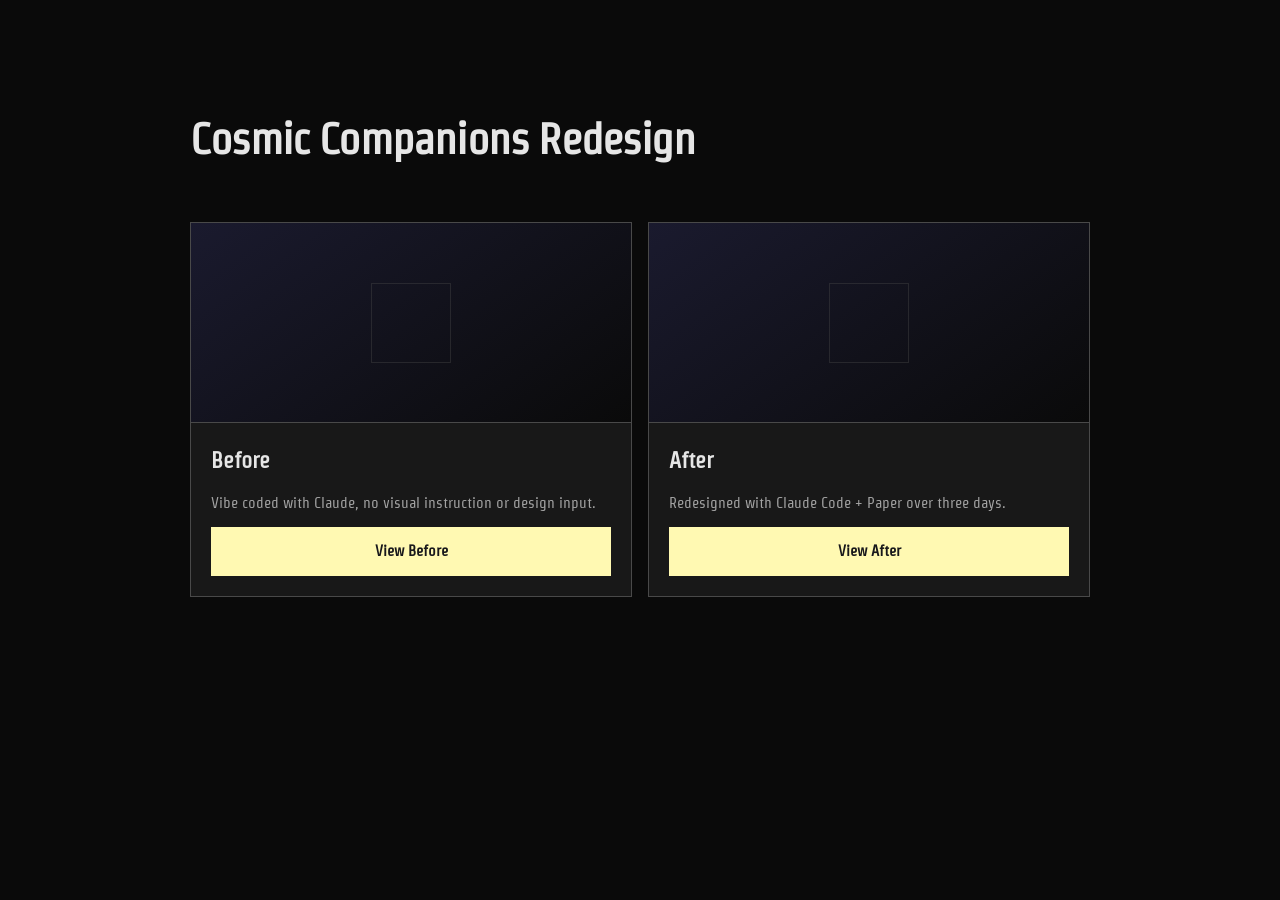
==== index.html @ 931eafef "Initial commit — Cosmic Companions redesign showcase Co-Authored-By: Claude Sonnet 4.6 <noreply@anth" ====
<!DOCTYPE html>
<html lang="en">
<head>
    <meta charset="UTF-8">
    <meta name="viewport" content="width=device-width, initial-scale=1.0">
    <title>Cosmic Companions</title>
    <link rel="preconnect" href="https://fonts.googleapis.com">
    <link href="https://fonts.googleapis.com/css2?family=DM+Mono:wght@300;400;500&family=Strait&display=swap" rel="stylesheet">
    <link rel="stylesheet" href="after/styles.css">
    <style>
        .landing-container {
            max-width: 900px;
            margin: 0 auto;
            padding-top: 64px;
        }

        .landing-container h1 {
            margin-bottom: 48px;
        }

        .cards {
            display: grid;
            grid-template-columns: 1fr 1fr;
            gap: 16px;
        }

        .landing-card {
            background: var(--surface);
            border: 1px solid var(--border);
            display: flex;
            flex-direction: column;
        }

        .landing-card-visual {
            height: 200px;
            background: linear-gradient(145deg, #1a1a2e, var(--bg));
            display: flex;
            align-items: center;
            justify-content: center;
            border-bottom: 1px solid var(--border);
        }

        .placeholder-shape {
            width: 80px;
            height: 80px;
            border: 1px solid var(--border);
            opacity: 0.4;
        }

        .landing-card-body {
            padding: 20px;
            flex: 1;
            display: flex;
            flex-direction: column;
            gap: 12px;
        }

        .landing-card-body h2 {
            font-size: 1.25rem;
            font-weight: 600;
        }

        .landing-card-body p {
            font-size: 0.875rem;
            color: var(--text-muted);
            line-height: 1.6;
            flex: 1;
        }

        .landing-card-body .btn-primary {
            width: 100%;
            justify-content: center;
        }

        @media (max-width: 600px) {
            .cards {
                grid-template-columns: 1fr;
            }
        }
    </style>
</head>
<body>

<div class="landing-container">

    <h1>Cosmic Companions Redesign</h1>

    <div class="cards">

        <div class="landing-card">
            <div class="landing-card-visual">
                <div class="placeholder-shape"></div>
            </div>
            <div class="landing-card-body">
                <h2>Before</h2>
                <p>Vibe coded with Claude, no visual instruction or design input.</p>
                <a href="before/index.html" class="btn-primary">View Before</a>
            </div>
        </div>

        <div class="landing-card">
            <div class="landing-card-visual">
                <div class="placeholder-shape"></div>
            </div>
            <div class="landing-card-body">
                <h2>After</h2>
                <p>Redesigned with Claude Code + Paper over three days.</p>
                <a href="after/index.html" class="btn-primary">View After</a>
            </div>
        </div>

    </div>

</div>

</body>
</html>
---- after/styles.css ----
/* ================================================================
   Cosmic Companions — Alien Adoption
   styles.css
   ================================================================
   Single stylesheet for alien-adoption/index.html and adopt.html.
   Replaces ../tokens.css + all inline <style> blocks.

   Sections:
     1. Reset
     2. Design Tokens (:root)
     3. Base
     4. Layout
     5. Shared Components
     6. INDEX.HTML — Catalog Page
     7. ADOPT.HTML — Adoption Form
     8. Responsive
   ================================================================ */


/* ================================================================
   1. RESET
   ================================================================ */

*, *::before, *::after {
    box-sizing: border-box;
    margin: 0;
    padding: 0;
}


/* ================================================================
   2. DESIGN TOKENS
   ================================================================ */

:root {
    font-size: 110%;

    /* ─── Backgrounds ─── */
    --bg:             #0a0a0a;
    --bg-deep:        #040408;   /* hero/footer inky black */
    --surface:        #181818;
    --surface-hover:  #242424;

    /* ─── Borders ─── */
    --border:         #494949;
    --border-focus:   #e6e6e6;
    --border-selected: #BDBDBD;
    --border-hover:   #FFF9B2;

    /* ─── Text ─── */
    --text:           #e6e6e6;
    --text-muted:     #a4a4a4;

    /* ─── Accent ─── */
    --accent:         #FFF9B2;
    --accent-soft:    rgba(255, 249, 178, 0.12);
    --accent-glow:    rgba(255, 249, 178, 0.15);

    /* ─── Semantic ─── */
    --success:        #34d399;
    --warning:        #ffb052;
    --danger:         #f87171;
    --pink:           #f472b6;
    --cyan:           #22d3ee;

    /* ─── Tags ─── */
    --tag-bg:         rgba(255, 249, 178, 0.12);
    --tag-text:       #FFF9B2;

    /* ─── Layout ─── */
    --radius:         0;

    /* ─── Fonts ─── */
    --sans:           'Strait', sans-serif;
    --mono:           'DM Mono', monospace;

    /* ─── Derived fill tokens ───────────────────────────────────
       rgba variations of semantic colors used throughout the UI.
       Defined here so changing a base token cascades everywhere.
    ─────────────────────────────────────────────────────────── */

    /* Cyan (size tags) */
    --cyan-border:              rgba(34, 211, 238, 0.3);
    --cyan-fill:                rgba(34, 211, 238, 0.08);

    /* Success / green (temperament tags, agent indicator, success card) */
    --success-border-strong:    rgba(52, 211, 153, 0.3);
    --success-border:           rgba(52, 211, 153, 0.2);
    --success-fill:             rgba(52, 211, 153, 0.08);

    /* Pink (planet tags) */
    --pink-border:              rgba(244, 114, 182, 0.3);
    --pink-fill:                rgba(244, 114, 182, 0.08);

    /* Danger / red (danger tags, warnings block, error card) */
    --danger-border-strong:     rgba(248, 113, 113, 0.3);
    --danger-border:            rgba(248, 113, 113, 0.2);
    --danger-fill:              rgba(248, 113, 113, 0.06);
    --danger-fill-alt:          rgba(248, 113, 113, 0.08);

    /* Warning / amber (ability tags) */
    --warning-border:           rgba(255, 176, 82, 0.3);
    --warning-fill:             rgba(255, 176, 82, 0.08);

    /* ─── Miscellaneous hardcoded values ─── */
    --placeholder:    #666666;   /* input::placeholder — not in global tokens */
    --comment:        #666666;   /* pre .cm code comment color */
}


/* ================================================================
   3. BASE
   ================================================================ */

body {
    font-family: var(--sans);
    background: var(--bg);
    color: var(--text);
    min-height: 100vh;
    line-height: 1.6;
    padding: 40px 20px 100px;
}

h1 {
    font-size: 2.5rem;
    font-weight: 700;
    letter-spacing: -0.03em;
    margin-bottom: 8px;
}

h1 .emoji { margin-right: 6px; }


/* ================================================================
   4. LAYOUT
   ================================================================ */

.container {
    margin: 0 auto;
    padding-top: 16px;
}

/* index.html — catalog page */
.container--catalog {
    max-width: 900px;
}

/* adopt.html — adoption form page */
.container--form {
    max-width: 900px;
}


/* ================================================================
   5. SHARED COMPONENTS
   Used by both index.html and adopt.html
   ================================================================ */

/* ─── Warnings Block ─── */

.warnings {
    background: var(--danger-fill-alt);
    border: 1px solid var(--danger-border-strong);
    border-radius: 0;
    padding: 12px 14px;
}


.warnings h4 {
    font-size: 0.75rem;
    color: var(--danger);
    font-family: var(--mono);
    margin-bottom: 6px;
    display: flex;
    align-items: center;
    gap: 6px;
}

.warnings ul {
    list-style: none;
    font-size: 0.8125rem;
    color: var(--text-muted);
}

.warnings li {
    padding-left: 4px;
}

/* ─── Accordions ─── */

.accordion-item {
    margin-top: 32px;
}

.accordion-header {
    display: flex;
    align-items: center;
    gap: 10px;
    width: 100%;
    background: none;
    border: none;
    padding: 16px 0;
    cursor: pointer;
    text-align: left;
    color: var(--text-muted);
    font-family: inherit;
    transition: color 0.15s ease;
}

.accordion-header h3,
.log-section h3,
.annotations h3 {
    font-size: 1.25rem;
    font-weight: 600;
    margin: 0;
}

.accordion-header:hover {
    color: var(--text);
}

.accordion-caret {
    width: 16px;
    height: 16px;
    flex-shrink: 0;
    color: var(--text-muted);
    transition: transform 0.25s ease;
}

.accordion-item.open .accordion-caret {
    transform: rotate(90deg);
}

.accordion-body {
    display: grid;
    grid-template-rows: 0fr;
    transition: grid-template-rows 0.3s ease;
}

.accordion-item.open .accordion-body {
    grid-template-rows: 1fr;
}

.accordion-inner {
    overflow: hidden;
    padding-bottom: 0;
    transition: padding-bottom 0.3s ease;
}

.accordion-item.open .accordion-inner {
    padding-bottom: 32px;
}

/* ─── Log Panel ─── */

.log-desc {
    font-size: 0.8125rem;
    color: var(--text-muted);
    margin-bottom: 16px;
}

.log-panel {
    background: var(--surface);
    border: 1px solid var(--border);
    border-radius: 0;
    overflow: hidden;
}

.log-toolbar {
    display: flex;
    justify-content: space-between;
    align-items: center;
    padding: 10px 16px;
    border-bottom: 1px solid var(--border);
}

.log-toolbar span {
    font-family: var(--mono);
    font-size: 0.75rem;
    color: var(--text-muted);
}

.log-clear {
    font-family: var(--mono);
    font-size: 0.6875rem;
    color: var(--text-muted);
    background: var(--tag-bg);
    border: 1px solid var(--border);
    padding: 3px 10px;
    border-radius: 0;
    cursor: pointer;
}

.log-clear:hover { color: var(--text); }

.log-entries {
    padding: 12px 16px;
    max-height: 400px;
    overflow-y: auto;
    font-family: var(--mono);
    font-size: 0.75rem;
    line-height: 1.8;
}

.log-entry {
    padding: 8px 0;
    border-bottom: 1px solid var(--border);
}

.log-entry:last-child { border-bottom: none; }

.log-entry .log-time {
    color: var(--text-muted);
    margin-right: 8px;
}

.log-entry .log-tool {
    color: var(--accent);
    font-weight: 500;
}

.log-entry .log-arrow {
    color: var(--text-muted);
    margin: 0 4px;
}

.log-entry .log-params {
    color: var(--text);
    display: block;
    margin-top: 4px;
    margin-left: 70px;
    white-space: pre-wrap;
    word-break: break-word;
}

.log-entry .log-result {
    color: var(--text-muted);
    display: block;
    margin-top: 4px;
    margin-left: 70px;
    white-space: pre-wrap;
    word-break: break-word;
}

.log-empty {
    color: var(--text-muted);
    padding: 24px;
    text-align: center;
    font-family: var(--mono);
    font-size: 0.75rem;
}

/* ─── Annotations + Code Blocks ─── */

.annotations {
    margin-top: 0;
}

.annotation-block {
    background: var(--surface);
    border: 1px solid var(--border);
    border-radius: 0;
    margin-bottom: 16px;
    overflow: hidden;
}

.annotation-label {
    font-family: var(--mono);
    font-size: 0.75rem;
    color: var(--text-muted);
    padding: 10px 16px;
    border-bottom: 1px solid var(--border);
}

.annotation-desc {
    padding: 14px 16px;
    font-size: 0.8125rem;
    color: var(--text-muted);
    line-height: 1.7;
}

.annotation-desc code {
    font-family: var(--mono);
    font-size: 0.75rem;
    background: var(--tag-bg);
    color: var(--tag-text);
    padding: 2px 6px;
    border-radius: 0;
}

.annotation-desc strong {
    color: var(--text);
    font-weight: 500;
}

pre {
    background: var(--surface);
    border: 1px solid var(--border);
    border-radius: 0;
    padding: 16px;
    overflow-x: auto;
    white-space: pre-wrap;
    font-family: var(--mono);
    font-size: 0.75rem;
    line-height: 1.8;
    color: var(--text-muted);
    margin-top: 12px;
}

pre::before {
    content: 'tool markup';
    display: block;
    font-family: var(--mono);
    font-size: 0.75rem;
    color: var(--text-muted);
    padding: 10px 16px;
    border-bottom: 1px solid var(--border);
    margin: -16px -16px 16px -16px;
}

pre .hl   { color: var(--accent); }
pre .fn   { color: var(--accent); }
pre .attr { color: var(--accent); }
pre .str  { color: var(--text); }
pre .val  { color: var(--text); }
pre .kw   { color: var(--text-muted); }
pre .tag  { color: var(--text-muted); }
pre .cm   { color: var(--comment); }


/* ================================================================
   6. INDEX.HTML — Catalog Page
   ================================================================ */

/* ─── Hero ─── */

.page-hero {
    position: relative;
    margin: -40px -20px 0;
    overflow: hidden;
    height: 420px;
    background: var(--bg-deep);
    transform: translateZ(0); /* promote to GPU layer so canvas sublayer seam is contained */
    display: flex;
    align-items: flex-start;
    justify-content: center;
    padding-top: 96px;
}

/* Star glow — inset: 0 removes all element edges from the hero.
   Ellipse size is declared explicitly in the gradient so the visual
   footprint matches the original. Focal point X tracks cursor via
   --glow-x (lerped in JS for smooth easing). */
/* Star glow — radiates from behind the planet, tracks cursor via --glow-x */
.page-hero::before {
    content: '';
    position: absolute;
    left: var(--glow-x, 50%);
    bottom: -60px;
    transform: translateX(-50%);
    width: 1300px;
    height: 700px;
    background: radial-gradient(ellipse at 50% 100%,
        rgba(255,249,178,0.85) 0%,
        rgba(255,249,178,0.45) 10%,
        rgba(255,249,178,0.2)  22%,
        rgba(255,249,178,0.07) 38%,
        rgba(255,249,178,0)    56%
    );
    z-index: 1;
    pointer-events: none;
}

.hero-stars {
    position: absolute;
    inset: 0;
    width: 100%;
    height: 100%;
    z-index: 0;
    pointer-events: none;
    mix-blend-mode: screen;
}

.hero-content {
    position: relative;
    z-index: 3;
    text-align: center;
    max-width: 660px;
    padding: 0 24px;
}

.hero-content h1 {
    font-size: 3rem;
    font-weight: 700;
    letter-spacing: -0.03em;
    color: var(--text);
    margin-bottom: 14px;
    line-height: 1.05;
}

.hero-content .subtitle {
    color: var(--text-muted);
    font-size: 0.9375rem;
    line-height: 1.65;
    max-width: 520px;
    margin: 0 auto;
}

/* SVG mask fills — match page background so transitions are seamless.
   Only the space inside the curve uses --bg-deep. */
.hero-horizon .horizon-mask,
.footer-horizon .horizon-mask {
    fill: var(--bg);
}

.page-hero--slim {
    height: 329px;
    align-items: center;
    padding-top: 0;
    padding-bottom: 55px;
}

.hero-horizon {
    position: absolute;
    bottom: 0;
    left: 0;
    width: 100%;
    height: 115px;
    z-index: 2;
    pointer-events: none;
}


/* ─── Footer ─── */

.page-footer {
    position: relative;
    margin: 32px -20px -100px;
    overflow: hidden;
    height: 420px;
    background: var(--bg-deep);
    display: flex;
    align-items: center;
    justify-content: center;
}

.footer-stars {
    position: absolute;
    inset: 0;
    width: 100%;
    height: 100%;
    z-index: 0;
    pointer-events: none;
    mix-blend-mode: screen;
}

.footer-horizon {
    position: absolute;
    top: 0;
    left: 0;
    width: 100%;
    height: 115px;
    z-index: 2;
    pointer-events: none;
}

.footer-content {
    position: relative;
    z-index: 3;
    text-align: center;
    color: var(--text-muted);
    margin-top: 80px;
    font-size: 0.875rem;
}

.footer-content a {
    color: inherit;
    text-decoration: underline;
    text-underline-offset: 3px;
    transition: color 0.15s ease;
}

.footer-content a:hover {
    color: var(--text);
}


.badge {
    display: inline-flex;
    align-items: center;
    gap: 6px;
    font-family: var(--mono);
    font-size: 0.75rem;
    color: var(--tag-text);
    background: var(--tag-bg);
    border: 1px solid var(--border);
    padding: 4px 12px;
    border-radius: 0;
    margin-bottom: 20px;
    letter-spacing: 0.02em;
}

.badge::before {
    content: '';
    width: 6px;
    height: 6px;
    background: var(--accent);
    border-radius: 0;
    animation: pulse 2s ease-in-out infinite;
}

@keyframes pulse {
    0%, 100% { opacity: 0.4; }
    50%       { opacity: 1; }
}

.subtitle {
    color: var(--text-muted);
    font-size: 0.9375rem;
    max-width: 600px;
}


/* ─── Section Header + Filter Pills ─── */

.section-header {
    display: flex;
    justify-content: space-between;
    align-items: center;
    margin-bottom: 16px;
}

.section-header h2 {
    font-size: 1.5rem;
    font-weight: 600;
}

.filter-pills {
    display: flex;
    gap: 6px;
    flex-wrap: wrap;
}

.pill {
    font-family: var(--mono);
    font-size: 0.6875rem;
    color: var(--text-muted);
    background: var(--surface);
    border: 1px solid var(--border);
    padding: 4px 10px;
    border-radius: 0;
    cursor: pointer;
    transition: all 0.2s;
}

.pill:hover,
.pill.active {
    color: var(--tag-text);
    border-color: var(--accent);
    background: var(--accent-soft);
}

/* ─── Catalog Grid ─── */

.catalog {
    display: grid;
    grid-template-columns: repeat(auto-fill, minmax(270px, 1fr));
    gap: 16px;
    margin-bottom: 48px;
}

/* ─── Alien Cards ─── */

.alien-card {
    background: var(--surface);
    border: 1px solid var(--border);
    border-radius: 0;
    overflow: hidden;
    transition: box-shadow 0.2s, transform 0.15s;
    cursor: pointer;
    display: flex;
    flex-direction: column;
}

.alien-card:hover {
    transform: translateY(-2px);
    box-shadow: rgba(228, 228, 228, 0.08) 0px 2px 12px 3px;
}

.alien-card.active {
    border-color: var(--border-selected);
    box-shadow: rgba(228, 228, 228, 0.08) 0px 2px 12px 3px;
}

.alien-card-visual {
    height: 120px;
    display: flex;
    align-items: center;
    justify-content: center;
    font-size: 3.25rem;
    position: relative;
    overflow: hidden;
}

.alien-card-illustration {
    display: block;
    width: 100%;
    height: 120px;
    object-fit: contain;
}

.alien-card-visual::before {
    content: '';
    position: absolute;
    inset: 0;
    opacity: 0.15;
}

.alien-card-body {
    padding: 16px;
    flex: 1;
}

.alien-card-body h3 {
    font-size: 1.25rem;
    font-weight: 600;
    margin-bottom: 2px;
}

.alien-card-body .species {
    font-family: var(--mono);
    font-size: 0.6875rem;
    color: var(--text-muted);
    margin-bottom: 10px;
}

.alien-card-body .blurb {
    font-size: 0.8125rem;
    color: var(--text-muted);
    line-height: 1.5;
    margin-bottom: 12px;
}

.alien-tags {
    display: flex;
    gap: 6px;
    flex-wrap: wrap;
    margin-bottom: 12px;
}

.alien-tag {
    font-family: var(--mono);
    font-size: 0.625rem;
    padding: 4px 8px;
    border-radius: 0;
}

.alien-tag.size,
.alien-tag.temperament,
.alien-tag.planet,
.alien-tag.danger,
.alien-tag.ability     { color: var(--text); background: rgba(230, 230, 230, 0.149); }

.alien-card-footer {
    display: flex;
    justify-content: space-between;
    align-items: center;
    padding: 12px 16px;
    border-top: 1px solid var(--border);
    font-size: 0.8125rem;
}

.alien-price {
    font-weight: 700;
    color: var(--accent);
}

.compat-score {
    font-family: var(--mono);
    font-size: 0.6875rem;
    color: var(--text-muted);
}

/* ─── Inline Detail Panel ─── */

.inline-detail {
    grid-column: 1 / -1;
    display: flex;
    background: var(--surface);
    border: 1px solid var(--border-selected);
    border-radius: 0;
    overflow: hidden;
    animation: expandIn 0.3s ease;
}

@keyframes expandIn {
    from { opacity: 0; max-height: 0; margin-top: -8px; }
    to   { opacity: 1; max-height: 1200px; margin-top: 0; }
}

@keyframes collapseOut {
    from { opacity: 1; max-height: 1200px; margin-top: 0; }
    to   { opacity: 0; max-height: 0; margin-top: -8px; }
}

.inline-detail.is-closing {
    animation: collapseOut 0.3s ease forwards;
}

/* ─── Left Rail ─── */

.inline-detail-left {
    width: var(--detail-left-width, 289px);
    flex-shrink: 0;
    display: flex;
    flex-direction: column;
    align-items: center;
    justify-content: center;
    padding: 36px 24px;
    background-image: linear-gradient(145deg, var(--hero-color), var(--bg));
    border-right: 1px solid var(--border);
}

.inline-detail-hero {
    display: flex;
    justify-content: center;
    width: 100%;
}

.inline-detail-illustration {
    display: block;
    width: 100%;
    height: 90px;
    object-fit: contain;
}

.inline-detail-left-identity {
    margin-top: 28px;
    width: 100%;
}

.inline-detail-left-identity h2 {
    font-size: 2.125rem;
    font-weight: 400;
    line-height: 1.2;
    text-align: center;
    color: var(--text);
}

.inline-detail-species {
    font-family: var(--mono);
    font-size: 0.9375rem;
    color: var(--text-muted);
    margin-top: 5px;
    text-align: center;
}

.inline-detail-price-row {
    display: flex;
    align-items: center;
    justify-content: space-between;
    width: 100%;
    margin-top: 24px;
    padding-top: 18px;
    border-top: 1px solid var(--border);
}

.inline-detail-price {
    font-family: var(--sans);
    font-size: 1.75rem;
    line-height: 34px;
    color: var(--accent);
}

.inline-detail-match {
    font-family: var(--mono);
    font-size: 0.875rem;
    color: var(--text-muted);
}

/* ─── Right Column ─── */

.inline-detail-right {
    flex: 1;
    display: flex;
    flex-direction: column;
    position: relative;
    padding: 28px;
}

.inline-detail-close {
    background: var(--accent-soft);
    border: 1px solid var(--border);
    color: var(--text-muted);
    width: 44px;
    height: 44px;
    border-radius: 0;
    cursor: pointer;
    display: flex;
    align-items: center;
    justify-content: center;
    transition: background 0.2s;
}

.inline-detail-close:hover { background: var(--surface-hover); }

.inline-detail-close--right {
    position: absolute;
    top: 20px;
    right: 20px;
}

.inline-detail-close--hero {
    display: none;
}

.inline-detail-bio {
    font-size: 0.875rem;
    color: var(--text-muted);
    line-height: 1.7;
    margin-bottom: 18px;
    padding-right: 44px;
}

/* ─── Detail Grid ─── */

.detail-grid {
    display: flex;
    flex-wrap: wrap;
    gap: 8px;
    margin-bottom: 14px;
}

.detail-item {
    flex: 1 1 0%;
    min-width: 190px;
    background: var(--bg);
    border: 1px solid var(--border);
    border-radius: 0;
    padding: 10px 12px;
}

.detail-item--full { min-width: 100%; }

.detail-item--fee  { display: none; }

.detail-item .label {
    font-size: 0.6875rem;
    color: var(--text-muted);
    font-family: var(--mono);
    margin-bottom: 3px;
}

.detail-item .value {
    font-size: 0.875rem;
    color: var(--text);
}

/* ─── Warnings (in detail panel) ─── */

.inline-detail-right .warnings {
    margin-bottom: 14px;
}

.inline-detail-right .warnings h4 {
    font-family: var(--sans);
    font-size: 0.8125rem;
}

/* ─── Adopt Bar + Button ─── */

.adopt-bar {
    margin-top: auto;
}

.adopt-btn {
    font-family: var(--sans);
    font-size: 0.9375rem;
    font-weight: 600;
    color: #18181b;
    background: var(--accent);
    border: none;
    border-radius: 0;
    padding: 12px 24px;
    cursor: pointer;
    width: 100%;
    transition: opacity 0.2s;
}

.adopt-btn:hover { opacity: 0.9; }


/* ================================================================
   7. ADOPT.HTML — Adoption Form
   ================================================================ */

/* ─── Back Link ─── */

.back-link {
    display: inline-flex;
    align-items: center;
    gap: 6px;
    font-size: 0.8125rem;
    color: var(--text-muted);
    text-decoration: none;
    margin-bottom: 28px;
    transition: color 0.2s;
}

.back-link:hover { color: var(--text); }

.back-link svg {
    width: 16px;
    height: 16px;
}

/* ─── Recap Card ─── */

.recap-card {
    background: var(--surface);
    border: 1px solid var(--border);
    border-radius: 0;
    margin-bottom: 28px;
    display: flex;
    flex-direction: row;
    align-items: center;
    gap: 20px;
    overflow: hidden;
    padding: 0;
}

.recap-card-visual {
    width: 289px;
    min-height: 140px;
    align-self: stretch;
    flex-shrink: 0;
    display: flex;
    align-items: center;
    justify-content: center;
    overflow: hidden;
    background-image: linear-gradient(135deg, var(--hero-color), var(--bg));
}

.recap-card-illustration {
    display: block;
    width: 100%;
    height: 110px;
    object-fit: contain;
}

.recap-card-info {
    flex: 1;
    display: flex;
    flex-direction: column;
    justify-content: center;
    padding: 20px 24px 20px 0;
}


.recap-title-row {
    display: flex;
    align-items: center;
    justify-content: space-between;
    gap: 12px;
    margin-bottom: 3px;
}

.recap-card-info h1 {
    font-size: 1.375rem;
    font-weight: 400;
    letter-spacing: -0.02em;
    margin: 0;
}

.recap-species {
    font-family: var(--mono);
    font-size: 0.75rem;
    color: var(--text-muted);
    margin-bottom: 8px;
}


.recap-price {
    font-family: var(--sans);
    font-size: 1.375rem;
    color: var(--accent);
    flex-shrink: 0;
    text-align: right;
}

/* ─── Form Card ─── */

.form-card {
    background: var(--surface);
    border: 1px solid var(--border);
    border-radius: 0;
    overflow: hidden;
    margin-bottom: 48px;
}

.form-card-header {
    padding: 24px 28px 20px;
    border-bottom: 1px solid var(--border);
    display: flex;
    justify-content: space-between;
    align-items: flex-start;
}

.form-card-header h2 {
    font-size: 1.375rem;
    font-weight: 600;
    margin-bottom: 4px;
}

.form-card-header p {
    font-size: 0.8125rem;
    color: var(--text-muted);
}

.agent-indicator {
    font-family: var(--mono);
    font-size: 0.6875rem;
    color: var(--success);
    background: var(--success-fill);
    border: 1px solid var(--success-border);
    padding: 4px 10px;
    border-radius: 0;
    white-space: nowrap;
}

/* ─── Form Fields ─── */

.form-body {
    padding: 28px;
    display: flex;
    flex-direction: column;
    gap: 22px;
}

.field {
    display: flex;
    flex-direction: column;
    gap: 6px;
}

.field-row {
    display: grid;
    grid-template-columns: 1fr 1fr;
    gap: 16px;
}

label {
    font-size: 0.8125rem;
    font-weight: 500;
    color: var(--text);
    display: flex;
    align-items: center;
    gap: 6px;
}

label .required {
    color: var(--text-muted);
    font-size: 0.6875rem;
}

input,
select,
textarea {
    font-family: var(--sans);
    font-size: 0.875rem;
    color: var(--text);
    background: var(--bg);
    border: 1px solid var(--border);
    border-radius: 0;
    padding: 10px 14px;
    outline: none;
    transition: border-color 0.2s, box-shadow 0.2s;
}

input:focus,
select:focus,
textarea:focus {
    border-color: var(--border-focus);
    box-shadow: 0 0 0 3px var(--accent-soft);
}

input::placeholder,
textarea::placeholder {
    color: var(--placeholder);
}

select {
    cursor: pointer;
    appearance: none;
    background-image: url("data:image/svg+xml,%3Csvg width='12' height='8' viewBox='0 0 12 8' fill='none' xmlns='http://www.w3.org/2000/svg'%3E%3Cpath d='M1 1.5L6 6.5L11 1.5' stroke='%238888a4' stroke-width='1.5' stroke-linecap='round' stroke-linejoin='round'/%3E%3C/svg%3E");
    background-repeat: no-repeat;
    background-position: right 12px center;
    padding-right: 36px;
}

textarea {
    resize: vertical;
    min-height: 80px;
}

input[type="hidden"] {
    display: none;
}

/* ─── Submit Button ─── */

.submit-btn {
    font-family: var(--sans);
    font-size: 0.875rem;
    font-weight: 600;
    color: #18181b;
    background: var(--accent);
    border: none;
    border-radius: 0;
    padding: 12px 24px;
    cursor: pointer;
    transition: opacity 0.2s, transform 0.1s;
    align-self: flex-start;
}

.submit-btn:hover  { opacity: 0.9; }
.submit-btn:active { transform: scale(0.98); }

/* ─── Success State ─── */

.success-card {
    display: none;
    background: var(--surface);
    border: 1px solid var(--border);
    border-radius: 0;
    margin-bottom: 48px;
    overflow: hidden;
    padding: 0 32px;
    animation: fadeIn 0.4s ease;
}

.success-card.show { display: block; }

@keyframes fadeIn {
    from { opacity: 0; transform: translateY(10px); }
    to   { opacity: 1; transform: translateY(0); }
}

.success-top {
    padding: 36px 0 28px;
    display: flex;
    flex-direction: column;
    align-items: center;
    gap: 8px;
}

.success-card h2 {
    font-size: 1.75rem;
    font-weight: 400;
    color: var(--text);
    letter-spacing: -0.03em;
    text-align: center;
}

.success-card .success-subtitle {
    font-size: 0.9375rem;
    color: var(--text-muted);
    text-align: center;
}

.success-middle {
    display: flex;
    border: 1px solid var(--border);
}

.success-visual {
    flex: 1;
    align-self: stretch;
    display: flex;
    align-items: center;
    justify-content: center;
    background-image: linear-gradient(135deg, var(--hero-color), var(--bg));
    border-right: 1px solid var(--border);
    min-height: 200px;
}

.success-illustration {
    display: block;
    width: 100%;
    height: 140px;
    object-fit: contain;
}

.success-details {
    flex: 1;
    background: var(--bg);
    display: flex;
    flex-direction: column;
}

.success-detail-row {
    display: flex;
    justify-content: space-between;
    align-items: center;
    padding: 10px 20px;
    font-size: 0.8125rem;
}

.success-detail-row:not(:last-child) {
    border-bottom: 1px solid var(--border);
}

.success-detail-row .sdl {
    color: var(--text-muted);
    font-family: var(--mono);
    font-size: 0.6875rem;
}

.success-detail-row .sdv {
    font-weight: 400;
}

.success-actions {
    display: flex;
    justify-content: center;
    padding: 24px 0;
}

.btn-primary {
    font-family: var(--sans);
    font-size: 0.875rem;
    font-weight: 600;
    color: #18181b;
    background: var(--accent);
    border: none;
    border-radius: 0;
    padding: 12px 24px;
    cursor: pointer;
    text-decoration: none;
    transition: opacity 0.2s;
    display: inline-flex;
    align-items: center;
    gap: 6px;
}

.btn-primary:hover { opacity: 0.9; }

/* ─── Error State ─── */

.error-card {
    background: var(--surface);
    border: 1px solid var(--danger-border-strong);
    border-radius: 0;
    padding: 48px 32px;
    text-align: center;
    margin-bottom: 48px;
}

.error-card h2 {
    font-size: 1.25rem;
    font-weight: 700;
    margin-bottom: 8px;
    color: var(--danger);
}

.error-card p {
    font-size: 0.875rem;
    color: var(--text-muted);
    margin-bottom: 20px;
}


@keyframes slideUp {
    from { transform: translateY(100%); }
    to   { transform: translateY(0); }
}

@keyframes slideDown {
    from { transform: translateY(0); }
    to   { transform: translateY(100%); }
}


/* ================================================================
   8. RESPONSIVE
   ================================================================ */

@media (max-width: 600px) {
    /* index.html — hero */
    .page-hero {
        height: 340px;
        align-items: center;
        padding-top: 0;
        padding-bottom: 80px;
        margin-bottom: 0;
    }

    .hero-content {
        margin-top: 30px;
    }

    .hero-content h1 {
        font-size: 2rem;
    }

    .hero-content .subtitle {
        font-size: 0.875rem;
    }

    .hero-horizon {
        height: 80px;
    }

    .footer-horizon {
        height: 80px;
    }

    /* adopt.html — slim hero */
    .page-hero--slim {
        height: 260px;
        padding-bottom: 50px;
    }

    /* adopt.html — recap card */
    .recap-card {
        flex-direction: column;
        align-items: stretch;
        padding: 0;
        gap: 0;
    }

    .recap-card-visual {
        width: 100%;
        height: 150px;
    }

    .recap-card-info {
        padding: 16px;
        gap: 0;
    }

    .recap-title-row { margin-bottom: 2px; }

    .recap-card-info h1 { font-size: 1.25rem; }

    .recap-species { margin-bottom: 10px; }

    .recap-price { font-size: 1.25rem; }

    /* adopt.html — full-width buttons */
    .submit-btn,
    .success-actions .btn-primary {
        width: 100%;
        justify-content: center;
    }

    /* adopt.html — success card */
    .success-middle {
        flex-direction: column;
    }

    .success-visual {
        width: 100%;
        border-right: none;
        border-bottom: 1px solid var(--border);
    }

    /* index.html */
.catalog      { grid-template-columns: 1fr; }
    .section-header { flex-direction: column; gap: 10px; align-items: flex-start; }

    /* ─── Mobile Inline Detail ─── */

    .inline-detail {
        position: fixed;
        inset: 0;
        z-index: 100;
        flex-direction: column;
        overflow-y: auto;
        border: none;
        animation: slideUp 0.3s ease;
    }

    .inline-detail.is-closing {
        animation: slideDown 0.3s ease forwards;
    }

    .alien-card.active {
        border-color: var(--border);
        box-shadow: none;
        transform: none;
    }

    .inline-detail-left {
        width: 100% !important;
        flex-direction: column;
        align-items: stretch;
        justify-content: flex-start;
        padding: 0;
        border-right: none;
        background-image: none;
    }

    .inline-detail-hero {
        position: relative;
        height: 214px;
        flex-shrink: 0;
        overflow: hidden;
        display: flex;
        align-items: center;
        justify-content: center;
        background-image: linear-gradient(145deg, var(--hero-color), var(--bg));
    }

    .inline-detail-illustration {
        position: absolute;
        top: 50%;
        left: 50%;
        translate: -50% -50%;
        width: 280px;
        height: 118px;
    }

    .inline-detail-close--hero {
        display: flex;
        position: absolute;
        top: 16px;
        right: 16px;
    }

    .inline-detail-close--right { display: none; }

    .inline-detail-left-identity {
        margin-top: 0;
        padding: 20px 24px 0;
        width: 100%;
    }

    .inline-detail-left-identity h2 {
        font-size: 1.75rem;
        text-align: left;
    }

    .inline-detail-species {
        font-size: 0.75rem;
        text-align: left;
        margin-top: 0;
        margin-bottom: 10px;
    }

    .inline-detail-price-row {
        padding: 0 24px 18px;
        margin-top: 0;
        border-top: none;
    }

    .inline-detail-price { font-size: 1.375rem; line-height: 28px; }

    .inline-detail-match { font-size: 0.75rem; }

    .inline-detail-right {
        border-top: 1px solid var(--border);
        padding: 20px 24px 28px;
    }

    .inline-detail-bio {
        padding-right: 0;
        margin-bottom: 20px;
    }

    .detail-grid {
        flex-direction: column;
        gap: 12px;
        margin-bottom: 20px;
    }

    .detail-item { min-width: 100%; }

    .detail-item .value { font-size: 0.8125rem; }

    .detail-item--fee { display: block; }

    .inline-detail-right .warnings { margin-bottom: 20px; }

    /* Pad the overlay so content never hides behind the fixed bar */
    .inline-detail { padding-bottom: 80px; }

    .adopt-bar {
        position: fixed;
        bottom: 0;
        left: 0;
        right: 0;
        z-index: 101;
        background: var(--surface);
        border-top: 1px solid var(--border);
        padding: 16px 24px;
        margin-top: 0;
    }

    .adopt-btn { margin-top: 0; }
}

@media (max-width: 600px) {
    .form-card-header {
        padding: 16px;
    }

    .form-body {
        padding: 16px;
    }

    .success-card {
        padding: 0 16px;
    }
}

@media (max-width: 500px) {
    /* adopt.html */
    .field-row { grid-template-columns: 1fr; }
}
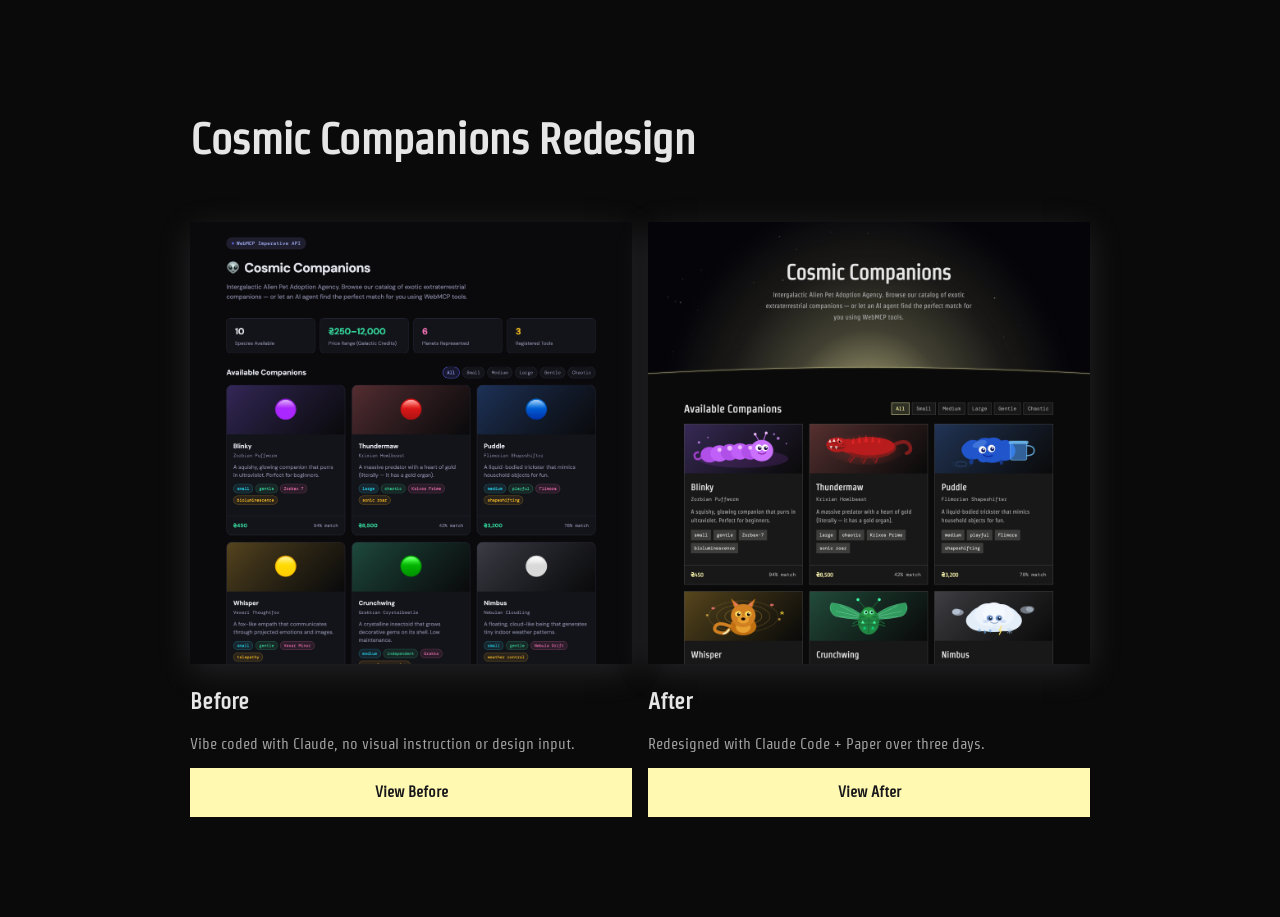
==== commit 30196db8: "Add screenshots and redesign landing page layout Co-Authored-By: Claude Sonnet 4.6 <noreply@anthropi" ====
--- a/index.html
+++ b/index.html
@@ -25,31 +25,26 @@
         }
 
         .landing-card {
-            background: var(--surface);
-            border: 1px solid var(--border);
             display: flex;
             flex-direction: column;
+            gap: 20px;
         }
 
         .landing-card-visual {
-            height: 200px;
-            background: linear-gradient(145deg, #1a1a2e, var(--bg));
-            display: flex;
-            align-items: center;
-            justify-content: center;
-            border-bottom: 1px solid var(--border);
+            aspect-ratio: 1 / 1;
+            overflow: hidden;
+            box-shadow: 0 8px 32px rgba(180, 180, 200, 0.15);
         }
 
-        .placeholder-shape {
-            width: 80px;
-            height: 80px;
-            border: 1px solid var(--border);
-            opacity: 0.4;
+        .landing-card-visual img {
+            width: 100%;
+            height: 100%;
+            object-fit: cover;
+            object-position: center;
+            display: block;
         }
 
         .landing-card-body {
-            padding: 20px;
-            flex: 1;
             display: flex;
             flex-direction: column;
             gap: 12px;
@@ -64,7 +59,6 @@
             font-size: 0.875rem;
             color: var(--text-muted);
             line-height: 1.6;
-            flex: 1;
         }
 
         .landing-card-body .btn-primary {
@@ -89,7 +83,7 @@
 
         <div class="landing-card">
             <div class="landing-card-visual">
-                <div class="placeholder-shape"></div>
+                <img src="before-img.png" alt="Before redesign screenshot">
             </div>
             <div class="landing-card-body">
                 <h2>Before</h2>
@@ -100,7 +94,7 @@
 
         <div class="landing-card">
             <div class="landing-card-visual">
-                <div class="placeholder-shape"></div>
+                <img src="after-img.png" alt="After redesign screenshot">
             </div>
             <div class="landing-card-body">
                 <h2>After</h2>
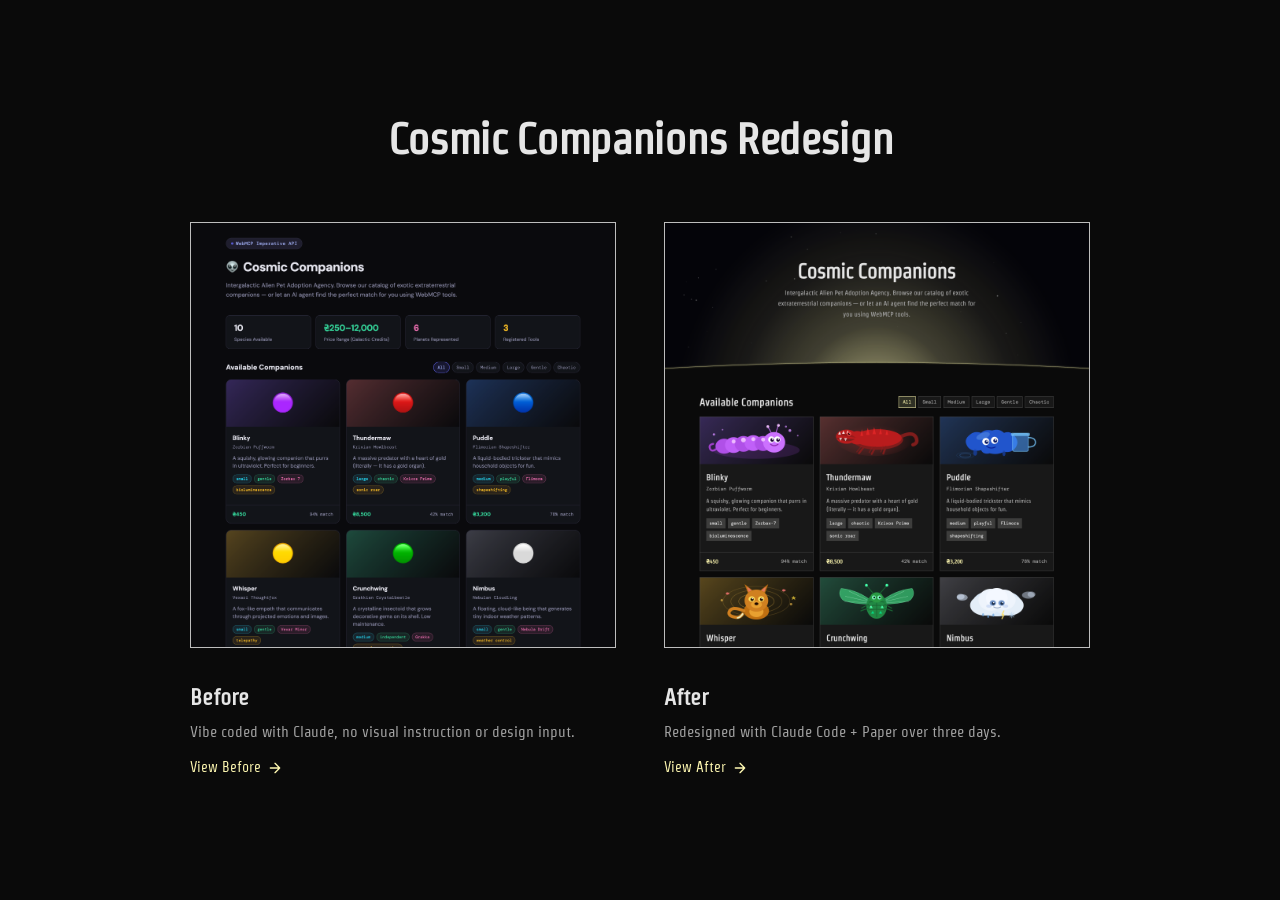
==== commit 49427381: "Polish landing page — tilt effect, spacing, image links, button style Co-Authored-By: Claude Sonnet " ====
--- a/index.html
+++ b/index.html
@@ -16,24 +16,32 @@
 
         .landing-container h1 {
             margin-bottom: 48px;
+            text-align: center;
         }
 
         .cards {
             display: grid;
             grid-template-columns: 1fr 1fr;
-            gap: 16px;
+            gap: 48px;
         }
 
         .landing-card {
             display: flex;
             flex-direction: column;
-            gap: 20px;
+            gap: 32px;
         }
 
         .landing-card-visual {
             aspect-ratio: 1 / 1;
             overflow: hidden;
-            box-shadow: 0 8px 32px rgba(180, 180, 200, 0.15);
+            border: 1px solid var(--border-selected);
+            transform-style: preserve-3d;
+            will-change: transform;
+            transition: transform 0.6s ease, box-shadow 0.6s ease;
+        }
+
+        .landing-card-visual.is-tilting {
+            transition: none;
         }
 
         .landing-card-visual img {
@@ -47,23 +55,37 @@
         .landing-card-body {
             display: flex;
             flex-direction: column;
-            gap: 12px;
         }
 
         .landing-card-body h2 {
             font-size: 1.25rem;
             font-weight: 600;
+            margin-bottom: 4px;
         }
 
         .landing-card-body p {
             font-size: 0.875rem;
             color: var(--text-muted);
             line-height: 1.6;
+            margin-bottom: 12px;
         }
 
-        .landing-card-body .btn-primary {
-            width: 100%;
-            justify-content: center;
+        .landing-card-body .card-link {
+            display: inline-flex;
+            align-items: center;
+            gap: 6px;
+            font-size: 0.8125rem;
+            color: var(--accent);
+            text-decoration: none;
+            transition: color 0.2s;
+            font-family: var(--sans);
+        }
+
+        .landing-card-body .card-link:hover { color: var(--text); }
+
+        .landing-card-body .card-link svg {
+            width: 16px;
+            height: 16px;
         }
 
         @media (max-width: 600px) {
@@ -82,24 +104,24 @@
     <div class="cards">
 
         <div class="landing-card">
-            <div class="landing-card-visual">
+            <a href="before/index.html" class="landing-card-visual">
                 <img src="before-img.png" alt="Before redesign screenshot">
-            </div>
+            </a>
             <div class="landing-card-body">
                 <h2>Before</h2>
                 <p>Vibe coded with Claude, no visual instruction or design input.</p>
-                <a href="before/index.html" class="btn-primary">View Before</a>
+                <a href="before/index.html" class="card-link">View Before <svg viewBox="0 0 24 24" fill="none" stroke="currentColor" stroke-width="2" stroke-linecap="round" stroke-linejoin="round"><path d="M5 12h14M12 5l7 7-7 7"/></svg></a>
             </div>
         </div>
 
         <div class="landing-card">
-            <div class="landing-card-visual">
+            <a href="after/index.html" class="landing-card-visual">
                 <img src="after-img.png" alt="After redesign screenshot">
-            </div>
+            </a>
             <div class="landing-card-body">
                 <h2>After</h2>
                 <p>Redesigned with Claude Code + Paper over three days.</p>
-                <a href="after/index.html" class="btn-primary">View After</a>
+                <a href="after/index.html" class="card-link">View After <svg viewBox="0 0 24 24" fill="none" stroke="currentColor" stroke-width="2" stroke-linecap="round" stroke-linejoin="round"><path d="M5 12h14M12 5l7 7-7 7"/></svg></a>
             </div>
         </div>
 
@@ -107,5 +129,26 @@
 
 </div>
 
+<script>
+    const MAX_TILT = 4;
+    const PERSPECTIVE = 800;
+
+    document.querySelectorAll('.landing-card-visual').forEach(el => {
+        el.style.perspective = `${PERSPECTIVE}px`;
+
+        el.addEventListener('mousemove', e => {
+            const rect = el.getBoundingClientRect();
+            const x = (e.clientX - rect.left) / rect.width  - 0.5;
+            const y = (e.clientY - rect.top)  / rect.height - 0.5;
+            el.classList.add('is-tilting');
+            el.style.transform = `perspective(${PERSPECTIVE}px) rotateY(${x * MAX_TILT}deg) rotateX(${-y * MAX_TILT}deg)`;
+        });
+
+        el.addEventListener('mouseleave', () => {
+            el.classList.remove('is-tilting');
+            el.style.transform = 'perspective(800px) rotateY(0deg) rotateX(0deg)';
+        });
+    });
+</script>
 </body>
 </html>
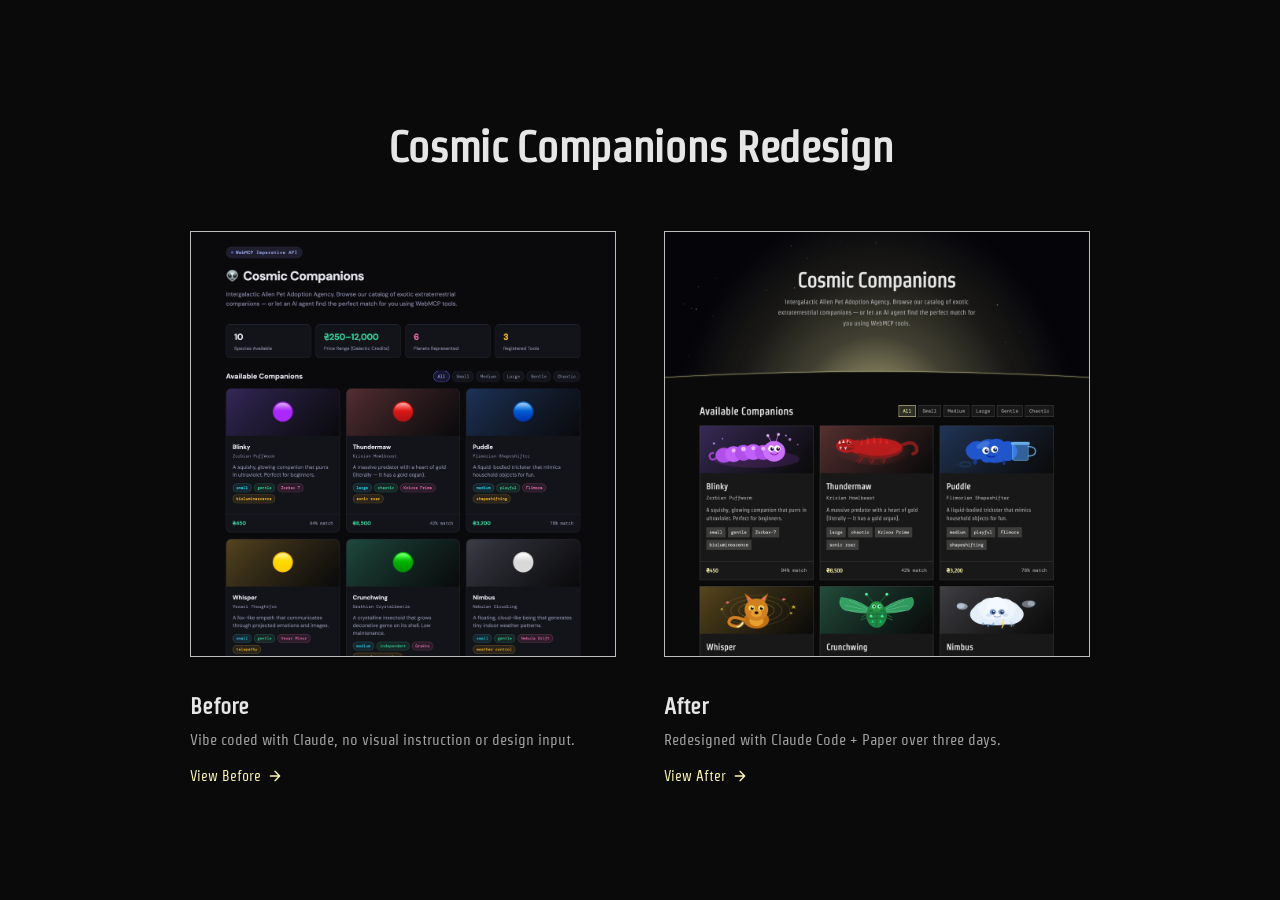
==== commit f73511c8: "Vertically center landing page content on desktop Co-Authored-By: Claude Sonnet 4.6 <noreply@anthrop" ====
--- a/index.html
+++ b/index.html
@@ -8,10 +8,20 @@
     <link href="https://fonts.googleapis.com/css2?family=DM+Mono:wght@300;400;500&family=Strait&display=swap" rel="stylesheet">
     <link rel="stylesheet" href="after/styles.css">
     <style>
+        @media (min-width: 601px) {
+            body {
+                min-height: 100vh;
+                display: flex;
+                align-items: center;
+                padding-top: 40px;
+                padding-bottom: 40px;
+            }
+        }
+
         .landing-container {
             max-width: 900px;
             margin: 0 auto;
-            padding-top: 64px;
+            width: 100%;
         }
 
         .landing-container h1 {
@@ -92,6 +102,9 @@
             .cards {
                 grid-template-columns: 1fr;
             }
+            .landing-container {
+                padding-top: 48px;
+            }
         }
     </style>
 </head>
--- a/after/styles.css
+++ b/after/styles.css
@@ -166,10 +166,10 @@
 }
 
 
-.warnings h4 {
+.warnings-heading {
     font-size: 0.75rem;
     color: var(--danger);
-    font-family: var(--mono);
+    font-family: var(--sans);
     margin-bottom: 6px;
     display: flex;
     align-items: center;
@@ -962,7 +962,7 @@
     margin-bottom: 14px;
 }
 
-.inline-detail-right .warnings h4 {
+.inline-detail-right .warnings-heading {
     font-family: var(--sans);
     font-size: 0.8125rem;
 }
@@ -1065,7 +1065,7 @@
     margin-bottom: 3px;
 }
 
-.recap-card-info h1 {
+.recap-card-info h2 {
     font-size: 1.375rem;
     font-weight: 400;
     letter-spacing: -0.02em;
@@ -1441,7 +1441,7 @@
 
     .recap-title-row { margin-bottom: 2px; }
 
-    .recap-card-info h1 { font-size: 1.25rem; }
+    .recap-card-info h2 { font-size: 1.25rem; }
 
     .recap-species { margin-bottom: 10px; }
 
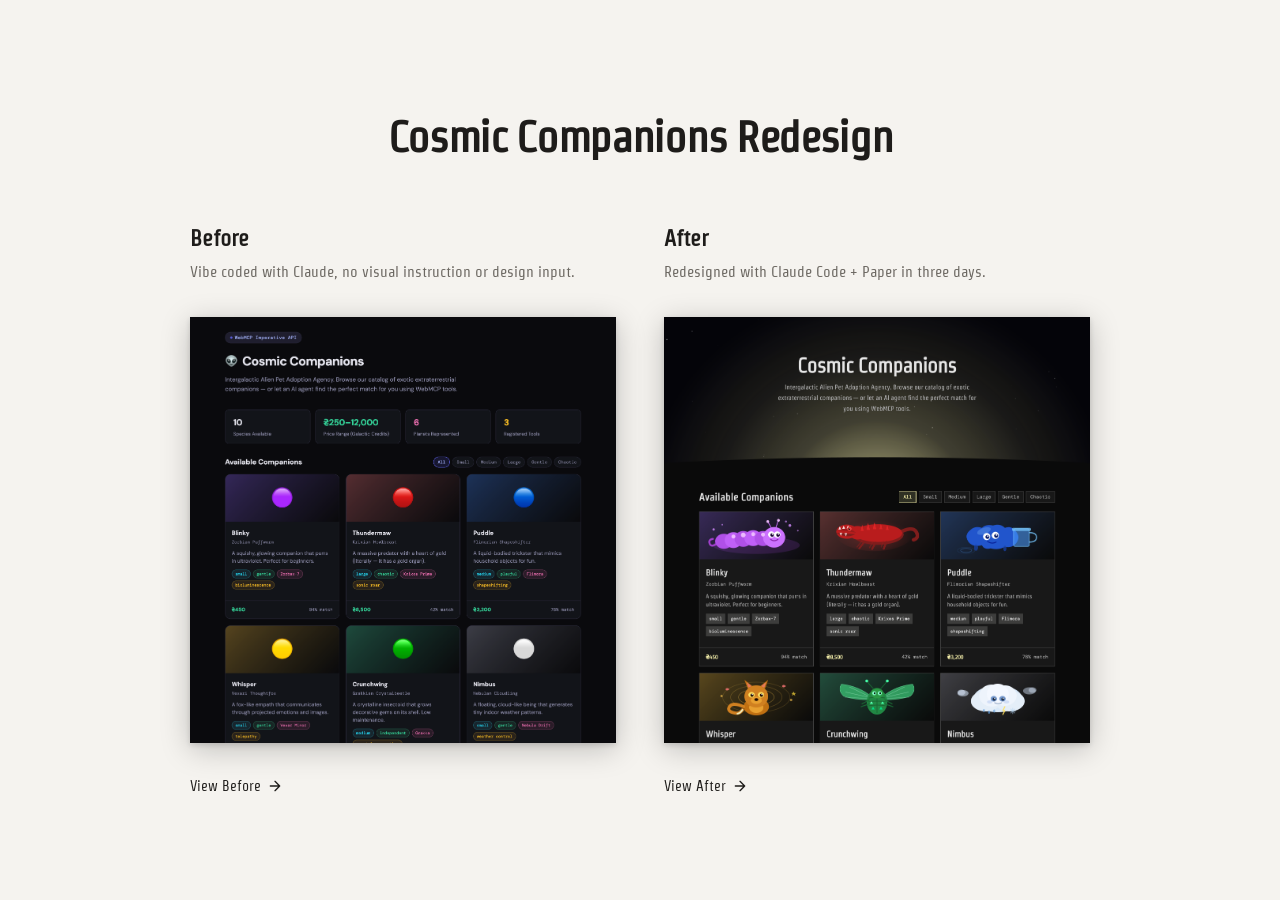
==== commit fef62469: "Redesign landing page with light theme and polish - Switch to off-white light theme with dark text -" ====
--- a/index.html
+++ b/index.html
@@ -8,6 +8,27 @@
     <link href="https://fonts.googleapis.com/css2?family=DM+Mono:wght@300;400;500&family=Strait&display=swap" rel="stylesheet">
     <link rel="stylesheet" href="after/styles.css">
     <style>
+        :root {
+            --bg:              #f5f3ef;
+            --bg-deep:         #ece9e3;
+            --surface:         #eceae5;
+            --surface-hover:   #e2dfd9;
+            --border:          #c8c4bc;
+            --border-focus:    #3a3835;
+            --border-selected: #6b6761;
+            --border-hover:    #3a3835;
+            --text:            #1e1c1a;
+            --text-muted:      #6b6761;
+            --accent:          #1e1c1a;
+            --accent-soft:     rgba(30, 28, 26, 0.08);
+            --accent-glow:     rgba(30, 28, 26, 0.06);
+        }
+
+        body {
+            background: var(--bg);
+            color: var(--text);
+        }
+
         @media (min-width: 601px) {
             body {
                 min-height: 100vh;
@@ -44,7 +65,8 @@
         .landing-card-visual {
             aspect-ratio: 1 / 1;
             overflow: hidden;
-            border: 1px solid var(--border-selected);
+            border: none;
+            box-shadow: 0 6px 28px rgba(0, 0, 0, 0.22), 0 2px 6px rgba(0, 0, 0, 0.14);
             transform-style: preserve-3d;
             will-change: transform;
             transition: transform 0.6s ease, box-shadow 0.6s ease;
@@ -77,10 +99,10 @@
             font-size: 0.875rem;
             color: var(--text-muted);
             line-height: 1.6;
-            margin-bottom: 12px;
+            margin-bottom: 0;
         }
 
-        .landing-card-body .card-link {
+        .card-link {
             display: inline-flex;
             align-items: center;
             gap: 6px;
@@ -91,11 +113,16 @@
             font-family: var(--sans);
         }
 
-        .landing-card-body .card-link:hover { color: var(--text); }
+        .card-link:hover { color: var(--text); }
 
-        .landing-card-body .card-link svg {
+        .card-link svg {
             width: 16px;
             height: 16px;
+            transition: transform 0.2s ease;
+        }
+
+        .card-link:hover svg {
+            transform: translateX(4px);
         }
 
         @media (max-width: 600px) {
@@ -117,25 +144,25 @@
     <div class="cards">
 
         <div class="landing-card">
+            <div class="landing-card-body">
+                <h2>Before</h2>
+                <p>Vibe coded with Claude, no visual instruction or design input.</p>
+            </div>
             <a href="before/index.html" class="landing-card-visual">
                 <img src="before-img.png" alt="Before redesign screenshot">
             </a>
-            <div class="landing-card-body">
-                <h2>Before</h2>
-                <p>Vibe coded with Claude, no visual instruction or design input.</p>
-                <a href="before/index.html" class="card-link">View Before <svg viewBox="0 0 24 24" fill="none" stroke="currentColor" stroke-width="2" stroke-linecap="round" stroke-linejoin="round"><path d="M5 12h14M12 5l7 7-7 7"/></svg></a>
-            </div>
+            <a href="before/index.html" class="card-link">View Before <svg viewBox="0 0 24 24" fill="none" stroke="currentColor" stroke-width="2" stroke-linecap="round" stroke-linejoin="round"><path d="M5 12h14M12 5l7 7-7 7"/></svg></a>
         </div>
 
         <div class="landing-card">
+            <div class="landing-card-body">
+                <h2>After</h2>
+                <p>Redesigned with Claude Code + Paper in three days.</p>
+            </div>
             <a href="after/index.html" class="landing-card-visual">
                 <img src="after-img.png" alt="After redesign screenshot">
             </a>
-            <div class="landing-card-body">
-                <h2>After</h2>
-                <p>Redesigned with Claude Code + Paper over three days.</p>
-                <a href="after/index.html" class="card-link">View After <svg viewBox="0 0 24 24" fill="none" stroke="currentColor" stroke-width="2" stroke-linecap="round" stroke-linejoin="round"><path d="M5 12h14M12 5l7 7-7 7"/></svg></a>
-            </div>
+            <a href="after/index.html" class="card-link">View After <svg viewBox="0 0 24 24" fill="none" stroke="currentColor" stroke-width="2" stroke-linecap="round" stroke-linejoin="round"><path d="M5 12h14M12 5l7 7-7 7"/></svg></a>
         </div>
 
     </div>
--- a/after/styles.css
+++ b/after/styles.css
@@ -458,7 +458,7 @@
     left: var(--glow-x, 50%);
     bottom: -60px;
     transform: translateX(-50%);
-    width: 1300px;
+    width: 1500px;
     height: 700px;
     background: radial-gradient(ellipse at 50% 100%,
         rgba(255,249,178,0.85) 0%,
@@ -544,6 +544,24 @@
     justify-content: center;
 }
 
+.page-footer::before {
+    content: '';
+    position: absolute;
+    left: 50%;
+    top: -40px;
+    transform: translateX(-50%);
+    width: 2800px;
+    height: 500px;
+    background: radial-gradient(ellipse at 50% 0%,
+        rgba(255,249,178,0.18) 0%,
+        rgba(255,249,178,0.08) 18%,
+        rgba(255,249,178,0.03) 38%,
+        rgba(255,249,178,0)    60%
+    );
+    z-index: 1;
+    pointer-events: none;
+}
+
 .footer-stars {
     position: absolute;
     inset: 0;
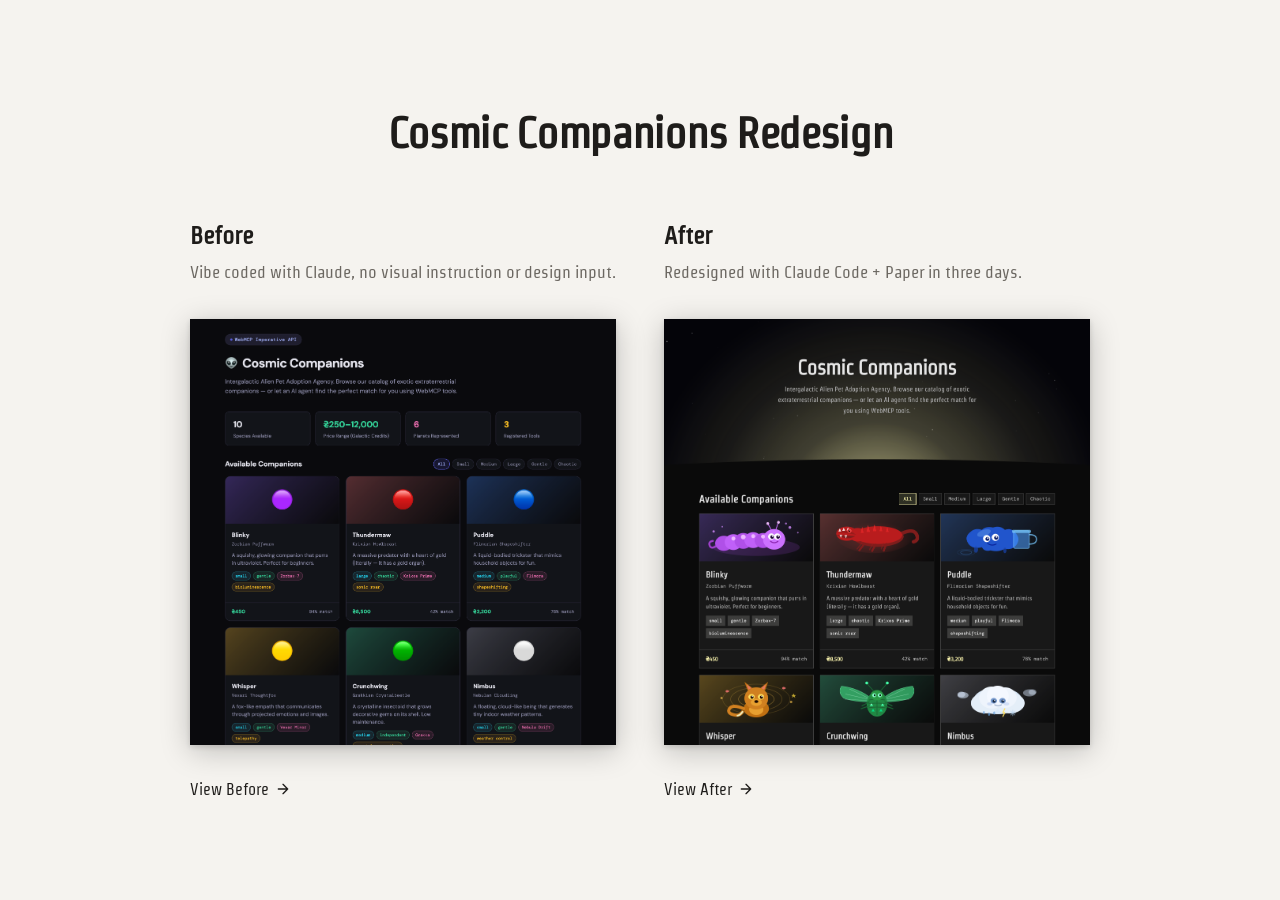
==== commit 798bd2fb: "Increase landing page font sizes on mobile and desktop Co-Authored-By: Claude Sonnet 4.6 <noreply@an" ====
--- a/index.html
+++ b/index.html
@@ -90,13 +90,13 @@
         }
 
         .landing-card-body h2 {
-            font-size: 1.25rem;
+            font-size: 1.375rem;
             font-weight: 600;
             margin-bottom: 4px;
         }
 
         .landing-card-body p {
-            font-size: 0.875rem;
+            font-size: 0.9625rem;
             color: var(--text-muted);
             line-height: 1.6;
             margin-bottom: 0;
@@ -106,7 +106,7 @@
             display: inline-flex;
             align-items: center;
             gap: 6px;
-            font-size: 0.8125rem;
+            font-size: 0.894rem;
             color: var(--accent);
             text-decoration: none;
             transition: color 0.2s;
@@ -132,6 +132,9 @@
             .landing-container {
                 padding-top: 48px;
             }
+            .landing-card-body h2 { font-size: 1.5rem; }
+            .landing-card-body p  { font-size: 1.05rem; }
+            .card-link            { font-size: 0.975rem; }
         }
     </style>
 </head>
